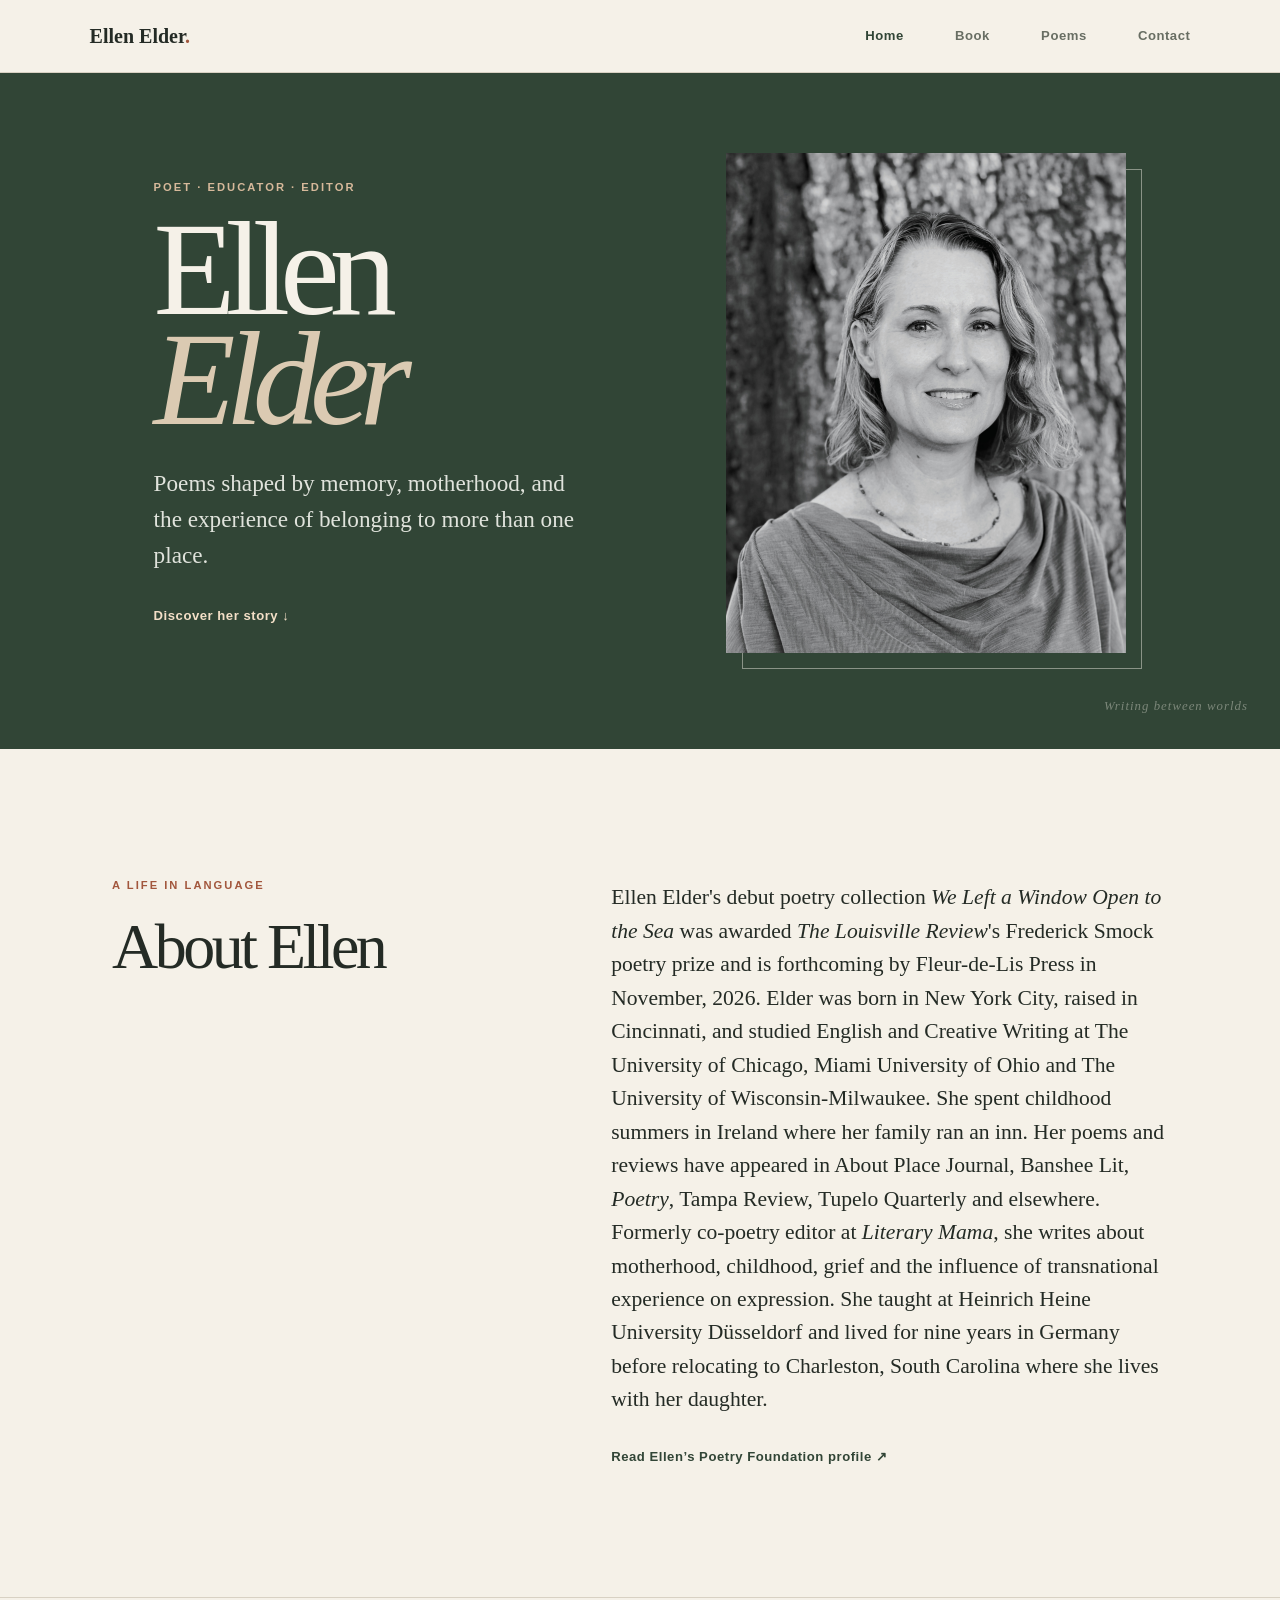
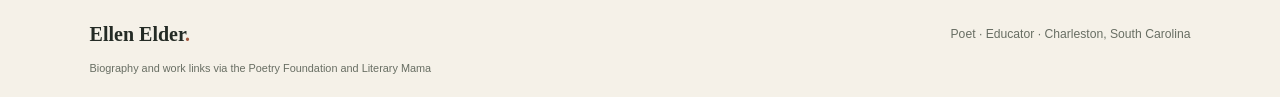
==== index.html @ 0e9eee62 "Bio and photo update" ====
<!doctype html>
<html lang="en">
  <head>
    <meta charset="utf-8">
    <meta name="viewport" content="width=device-width, initial-scale=1">
    <meta
      name="description"
      content="Meet Ellen Elder: poet, educator, and co-poetry editor at Literary Mama."
    >
    <meta name="theme-color" content="#f5f1e8">
    <title>Ellen Elder — Poet &amp; Educator</title>
    <link rel="stylesheet" href="styles.css">
  </head>
  <body>
    <a class="skip-link" href="#main">Skip to content</a>
    <header class="site-header">
      <a class="wordmark" href="index.html" aria-label="Ellen Elder, home">Ellen Elder<span>.</span></a>
      <nav aria-label="Main navigation">
        <a href="index.html" aria-current="page">Home</a>
        <a href="book.html">Book</a>
        <a href="poems.html">Poems</a>
        <a href="contact.html">Contact</a>
      </nav>
    </header>

    <main id="main">
      <section class="hero" id="home" aria-labelledby="hero-title">
        <div class="hero-copy">
          <p class="eyebrow">Poet · Educator · Editor</p>
          <h1 id="hero-title">Ellen<br><em>Elder</em></h1>
          <p class="hero-intro">
            Poems shaped by memory, motherhood, and the experience of belonging
            to more than one place.
          </p>
          <a class="text-link" href="#about">Discover her story <span aria-hidden="true">↓</span></a>
        </div>
        <figure class="portrait">
          <img
            src="ellen3.png"
            alt="Portrait of poet Ellen Elder"
            fetchpriority="high"
          >
        </figure>
        <div class="hero-note" aria-hidden="true">Writing between worlds</div>
      </section>

      <section class="about section-wrap" id="about" aria-labelledby="about-title">
        <div class="section-heading">
          <p class="eyebrow">A life in language</p>
          <h2 id="about-title">About Ellen</h2>
        </div>
        <div class="about-copy">
          <p class="lead">
            Ellen Elder&#39;s debut poetry collection <em>We Left a Window Open
            to the Sea</em> was awarded <em>The Louisville Review</em>&#39;s
            Frederick Smock poetry prize and is forthcoming by Fleur-de-Lis
            Press in November, 2026. Elder was born in New York City, raised in
            Cincinnati, and studied English and Creative Writing at The
            University of Chicago, Miami University of Ohio and The University
            of Wisconsin-Milwaukee. She spent childhood summers in Ireland
            where her family ran an inn. Her poems and reviews have appeared in
            About Place Journal, Banshee Lit, <em>Poetry</em>, Tampa Review,
            Tupelo Quarterly and elsewhere. Formerly co-poetry editor at
            <em>Literary Mama</em>, she writes about motherhood, childhood,
            grief and the influence of transnational experience on expression.
            She taught at Heinrich Heine University Düsseldorf and lived for
            nine years in Germany before relocating to Charleston, South
            Carolina where she lives with her daughter.
          </p>
          <a
            class="text-link"
            href="https://www.poetryfoundation.org/poets/ellen-elder"
            target="_blank"
            rel="noopener noreferrer"
          >Read Ellen’s Poetry Foundation profile <span aria-hidden="true">↗</span></a>
        </div>
      </section>

    </main>

    <footer class="site-footer">
      <a class="wordmark" href="index.html">Ellen Elder<span>.</span></a>
      <p>Poet · Educator · Charleston, South Carolina</p>
      <p class="credits">Biography and work links via the Poetry Foundation and Literary Mama</p>
    </footer>
  </body>
</html>
---- styles.css ----
:root {
  color-scheme: light;
  --paper: #f5f1e8;
  --paper-deep: #ebe4d7;
  --ink: #242b25;
  --muted: #686e63;
  --green: #314536;
  --line: #d8d1c3;
  --serif: "Iowan Old Style", "Palatino Linotype", "Book Antiqua", Georgia, serif;
  --sans: "Avenir Next", Avenir, "Segoe UI", sans-serif;
}

* {
  box-sizing: border-box;
}

html {
  scroll-behavior: smooth;
}

body {
  margin: 0;
  background: var(--paper);
  color: var(--ink);
  font-family: var(--sans);
  font-size: 1rem;
  line-height: 1.7;
  -webkit-font-smoothing: antialiased;
}

a {
  color: inherit;
}

a:focus-visible {
  outline: 2px solid #a2573d;
  outline-offset: 5px;
}

.skip-link {
  position: absolute;
  top: -4rem;
  left: 1rem;
  z-index: 2;
  padding: 0.5rem 0.8rem;
  background: var(--paper);
}

.skip-link:focus {
  top: 1rem;
}

.site-header,
.site-footer {
  display: flex;
  align-items: center;
  justify-content: space-between;
  padding: 1.2rem 7vw;
}

.site-header {
  border-bottom: 1px solid var(--line);
}

.wordmark {
  font-family: var(--serif);
  font-size: 1.25rem;
  font-weight: 700;
  text-decoration: none;
}

.wordmark span {
  color: #a2573d;
}

nav {
  display: flex;
  gap: clamp(1.25rem, 4vw, 3.5rem);
}

nav a,
.text-link {
  font-size: 0.82rem;
  font-weight: 600;
  letter-spacing: 0.04em;
  text-decoration: none;
}

nav a {
  color: var(--muted);
}

nav a[aria-current="page"] {
  color: var(--green);
}

nav a:hover,
.text-link:hover {
  color: #a2573d;
}

.hero {
  position: relative;
  display: grid;
  min-height: 38rem;
  grid-template-columns: 1.1fr 0.9fr;
  align-items: center;
  gap: 5vw;
  overflow: hidden;
  padding: 5rem 12vw 6rem;
  background: var(--green);
  color: var(--paper);
}

.hero-copy {
  position: relative;
  z-index: 1;
}

.eyebrow {
  margin: 0 0 1.15rem;
  color: #a2573d;
  font-size: 0.7rem;
  font-weight: 700;
  letter-spacing: 0.18em;
  line-height: 1.5;
  text-transform: uppercase;
}

.hero .eyebrow {
  color: #d7b99b;
}

h1,
h2,
.work-title {
  font-family: var(--serif);
  font-weight: 400;
}

h1 {
  margin: 0;
  font-size: clamp(5rem, 10.5vw, 9.4rem);
  letter-spacing: -0.075em;
  line-height: 0.82;
}

h1 em {
  color: #dbcab2;
  font-weight: 400;
}

.hero-intro {
  max-width: 27rem;
  margin: 2rem 0 1.65rem;
  color: #e0e3dc;
  font-family: var(--serif);
  font-size: clamp(1.15rem, 2vw, 1.45rem);
  line-height: 1.55;
}

.hero .text-link {
  color: #f3dfc7;
}

.portrait {
  position: relative;
  width: min(100%, 25rem);
  justify-self: end;
  margin: 0;
}

.portrait::before {
  position: absolute;
  inset: 1rem -1rem -1rem 1rem;
  border: 1px solid rgb(245 241 232 / 45%);
  content: "";
}

.portrait img {
  position: relative;
  display: block;
  width: 100%;
  aspect-ratio: 4 / 5;
  background: #d2c5b1;
  object-fit: cover;
  object-position: center 35%;
}

.portrait figcaption {
  position: relative;
  margin-top: 0.85rem;
  color: #e0e3dc;
  font-size: 0.7rem;
  letter-spacing: 0.08em;
}

.hero-note {
  position: absolute;
  right: 2rem;
  bottom: 2rem;
  color: rgb(245 241 232 / 38%);
  font-family: var(--serif);
  font-size: 0.8rem;
  font-style: italic;
  letter-spacing: 0.08em;
}

.section-wrap {
  width: min(100% - 3rem, 66rem);
  margin-inline: auto;
}

.about {
  display: grid;
  grid-template-columns: 0.8fr 1.2fr;
  gap: 10vw;
  padding-block: 8rem;
}

h2 {
  margin: 0;
  font-size: clamp(2.7rem, 5vw, 4.4rem);
  letter-spacing: -0.055em;
  line-height: 1.05;
}

.about-copy {
  max-width: 42rem;
}

.about-copy p {
  margin: 0 0 1.3rem;
  color: #50564e;
}

.about-copy .lead {
  margin-top: 0.25rem;
  color: var(--ink);
  font-family: var(--serif);
  font-size: 1.35rem;
  line-height: 1.55;
}

.bio-heading {
  margin: 1.8rem 0 0.45rem;
  color: var(--green);
  font-size: 0.72rem;
  font-weight: 700;
  letter-spacing: 0.1em;
  text-transform: uppercase;
}

.about-copy .text-link {
  display: inline-block;
  margin-top: 0.5rem;
  color: var(--green);
}

.work {
  padding-block: 6.5rem;
  background: var(--paper-deep);
}

.work-heading {
  display: flex;
  align-items: end;
  justify-content: space-between;
  gap: 2rem;
  padding-bottom: 2.5rem;
}

.work-heading > p {
  max-width: 16rem;
  margin: 0 0 0.55rem;
  color: var(--muted);
  font-family: var(--serif);
  font-size: 1.05rem;
}

.work-list {
  margin: 0 0 2rem;
  padding: 0;
  border-top: 1px solid #cfc6b7;
  list-style: none;
}

.work-list li {
  border-bottom: 1px solid #cfc6b7;
}

.work-list a {
  display: grid;
  grid-template-columns: 9rem 1fr 2rem;
  align-items: center;
  gap: 1rem;
  min-height: 6rem;
  padding-block: 1rem;
  text-decoration: none;
}

.work-type {
  color: var(--muted);
  font-size: 0.72rem;
  font-weight: 700;
  letter-spacing: 0.1em;
  text-transform: uppercase;
}

.work-title {
  font-size: clamp(1.25rem, 2.3vw, 1.8rem);
  line-height: 1.35;
}

.work-arrow {
  color: #a2573d;
  font-size: 1.1rem;
  text-align: right;
  transition: transform 160ms ease;
}

.work-list a:hover .work-arrow {
  transform: translate(3px, -3px);
}

.work > .section-wrap > .text-link {
  color: var(--green);
}

.elsewhere {
  padding-block: 7rem 7.5rem;
}

.source-links {
  display: grid;
  grid-template-columns: 1fr 1fr;
  gap: 1.5rem;
  margin-top: 2.3rem;
}

.source-links a {
  display: flex;
  align-items: center;
  justify-content: space-between;
  padding: 1.2rem 0;
  border-bottom: 1px solid var(--line);
  font-family: var(--serif);
  font-size: 1.3rem;
  text-decoration: none;
}

.source-links a span:last-child {
  color: #a2573d;
  font-family: var(--sans);
  font-size: 1rem;
}

.home-links {
  display: grid;
  grid-template-columns: repeat(3, 1fr);
  gap: 1.5rem;
  padding-block: 2rem 5rem;
}

.home-links a {
  position: relative;
  display: flex;
  min-height: 10rem;
  flex-direction: column;
  justify-content: center;
  padding: 1.5rem;
  border: 1px solid var(--line);
  text-decoration: none;
}

.home-links .eyebrow {
  margin-bottom: 0.5rem;
}

.home-link-title {
  max-width: 12rem;
  font-family: var(--serif);
  font-size: 1.5rem;
  line-height: 1.2;
}

.home-link-arrow {
  position: absolute;
  right: 1.5rem;
  bottom: 1.5rem;
  color: #a2573d;
}

.page-hero {
  padding: 7rem max(7vw, calc((100vw - 66rem) / 2)) 6rem;
  background: var(--green);
  color: var(--paper);
}

.page-hero .eyebrow {
  color: #d7b99b;
}

.page-hero h1 {
  font-size: clamp(4rem, 9vw, 7rem);
}

.page-hero h1 span {
  color: #dbcab2;
}

.page-intro {
  max-width: 38rem;
  margin: 1.5rem 0 0;
  color: #e0e3dc;
  font-family: var(--serif);
  font-size: clamp(1.2rem, 2vw, 1.5rem);
}

.book-details,
.blurbs {
  padding-block: 6rem;
}

.book-details h2 {
  max-width: 48rem;
}

.publisher {
  margin: 1rem 0 1.75rem;
  color: var(--muted);
  font-family: var(--serif);
  font-size: 1.2rem;
}

.book-details .text-link {
  color: var(--green);
}

.blurbs {
  border-top: 1px solid var(--line);
}

.blurbs > p:last-child {
  max-width: 40rem;
  color: var(--muted);
}

.poems-list {
  padding-block: 5rem 7rem;
}

.contact-layout {
  display: grid;
  grid-template-columns: minmax(14rem, 0.7fr) 1.3fr;
  align-items: center;
  gap: 5rem;
  padding-block: 5rem 7rem;
}

.contact-portrait {
  width: min(100%, 20rem);
  justify-self: center;
}

.contact-links {
  display: grid;
  align-content: center;
  gap: 0;
}

.contact-links a {
  display: flex;
  align-items: center;
  justify-content: space-between;
  gap: 1rem;
  padding: 1.5rem 0;
  border-bottom: 1px solid var(--line);
  text-decoration: none;
}

.contact-links a:first-child {
  border-top: 1px solid var(--line);
}

.contact-links .work-title {
  display: block;
  margin-top: 0.3rem;
}

@media (max-width: 760px) {
  .contact-layout {
    grid-template-columns: 1fr;
    gap: 3rem;
  }
}

@media (max-width: 520px) {
  .contact-layout {
    padding-block: 4rem 5rem;
  }
}

.visually-hidden {
  position: absolute;
  width: 1px;
  height: 1px;
  overflow: hidden;
  clip: rect(0, 0, 0, 0);
  white-space: nowrap;
  clip-path: inset(50%);
}

.site-footer {
  flex-wrap: wrap;
  gap: 0.5rem 2rem;
  border-top: 1px solid var(--line);
}

.site-footer p {
  margin: 0;
  color: var(--muted);
  font-size: 0.76rem;
}

.site-footer .credits {
  flex-basis: 100%;
  font-size: 0.68rem;
}

@media (max-width: 760px) {
  .site-header,
  .site-footer {
    padding-inline: 1.5rem;
  }

  .hero {
    min-height: 0;
    grid-template-columns: 1fr 0.72fr;
    gap: 1.5rem;
    padding: 5rem 8vw;
  }

  .portrait {
    width: 100%;
  }

  .about {
    grid-template-columns: 1fr;
    gap: 2rem;
    padding-block: 5.5rem;
  }

  .work {
    padding-block: 5rem;
  }

  .elsewhere {
    padding-block: 5rem;
  }

  .page-hero {
    padding: 5rem 8vw;
  }

  .home-links {
    grid-template-columns: 1fr;
    gap: 0.75rem;
    padding-block: 1rem 4rem;
  }

  .home-links a {
    min-height: 8rem;
  }
}

@media (max-width: 520px) {
  body {
    font-size: 0.94rem;
  }

  .site-header {
    padding-block: 1rem;
  }

  .wordmark {
    font-size: 1.1rem;
  }

  nav {
    flex-wrap: wrap;
    justify-content: flex-end;
    gap: 0.25rem 0.75rem;
    max-width: 15rem;
  }

  nav a {
    font-size: 0.72rem;
  }

  .hero {
    grid-template-columns: 1fr;
    gap: 2.7rem;
    padding: 4rem 1.5rem 4.8rem;
  }

  h1 {
    font-size: clamp(5rem, 22vw, 7rem);
  }

  .hero-intro {
    max-width: 23rem;
  }

  .portrait {
    width: min(75%, 20rem);
    justify-self: center;
  }

  .hero-note {
    right: 1rem;
    bottom: 1rem;
  }

  .section-wrap {
    width: calc(100% - 3rem);
  }

  .work-heading {
    display: block;
  }

  .work-heading > p {
    margin-top: 1rem;
  }

  .work-list a {
    grid-template-columns: 1fr 1.5rem;
    gap: 0.15rem 1rem;
  }

  .work-type {
    grid-column: 1;
  }

  .work-title {
    grid-column: 1;
  }

  .work-arrow {
    grid-column: 2;
    grid-row: 1 / span 2;
  }

  .source-links {
    grid-template-columns: 1fr;
    gap: 0;
  }

  .site-footer {
    align-items: flex-start;
    flex-direction: column;
    padding-block: 1.4rem;
  }
}

@media (prefers-reduced-motion: reduce) {
  *,
  *::before,
  *::after {
    scroll-behavior: auto !important;
    transition-duration: 0.01ms !important;
  }
}
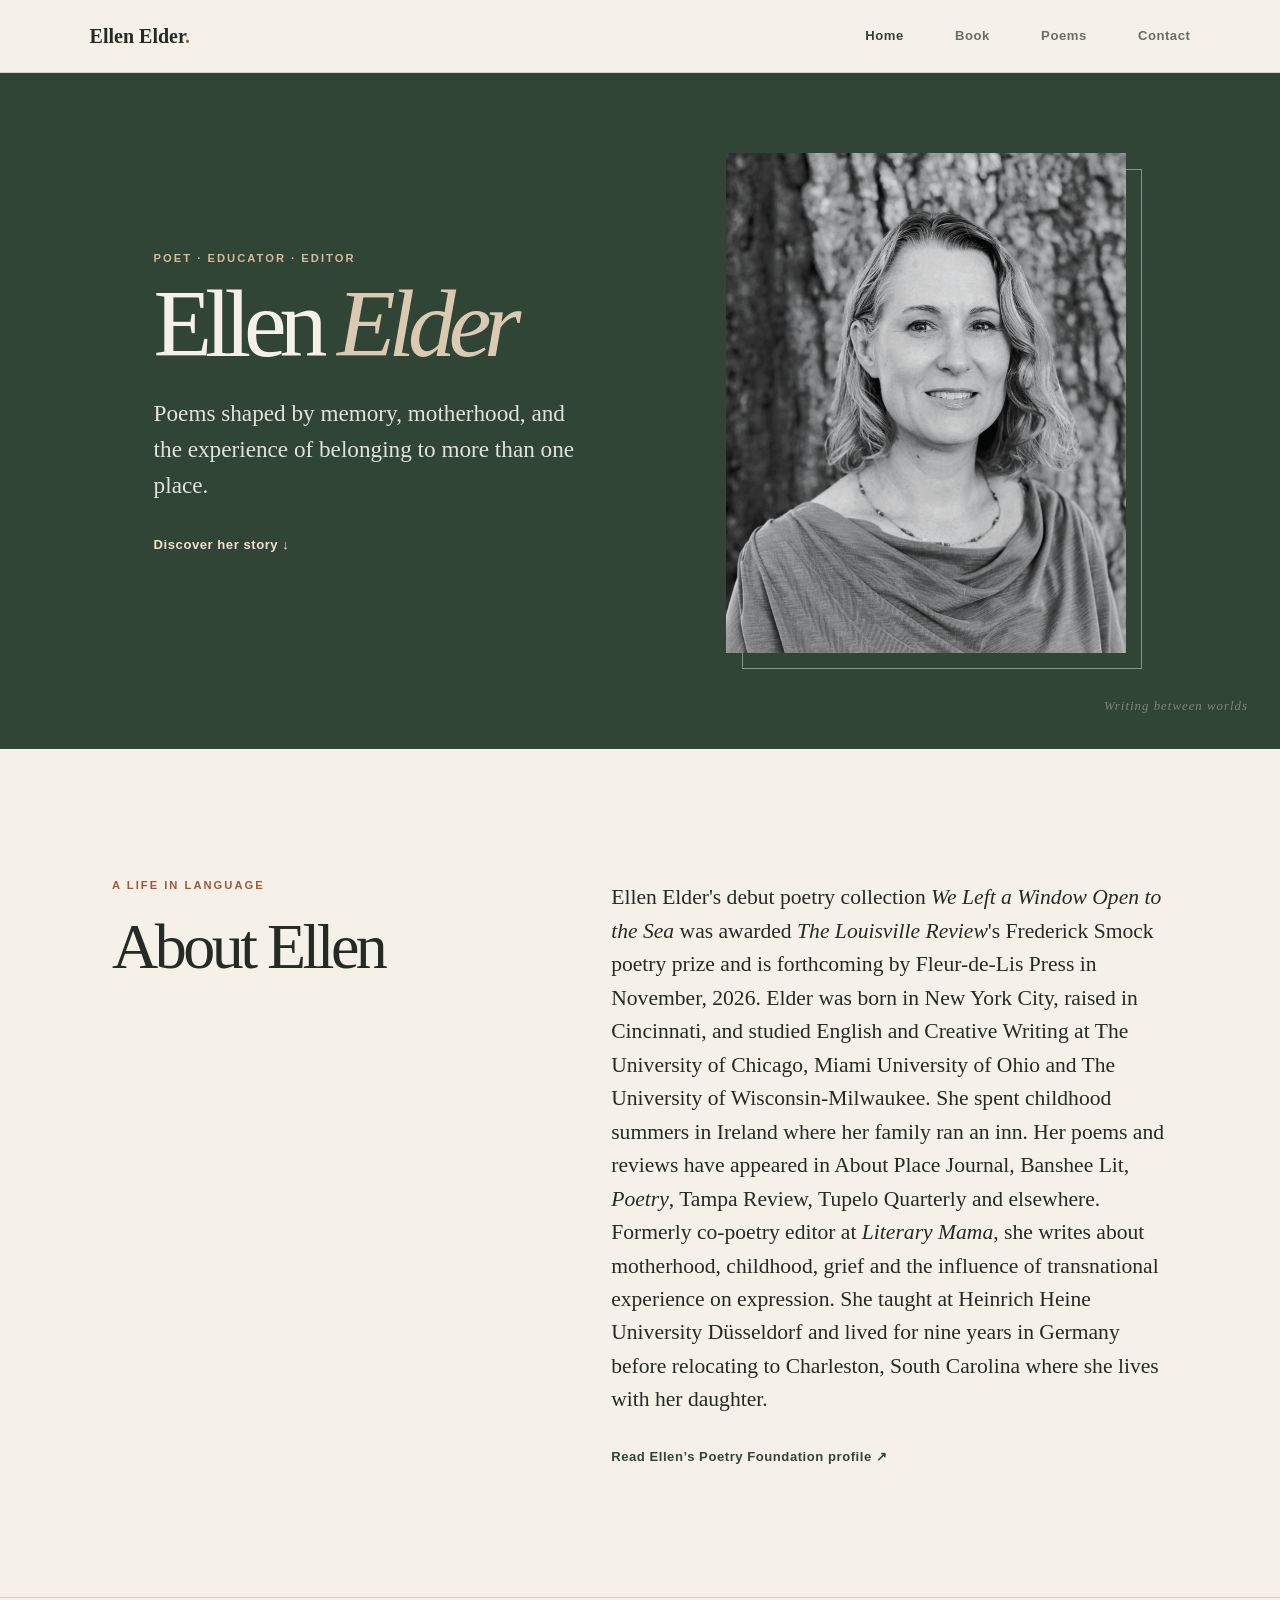
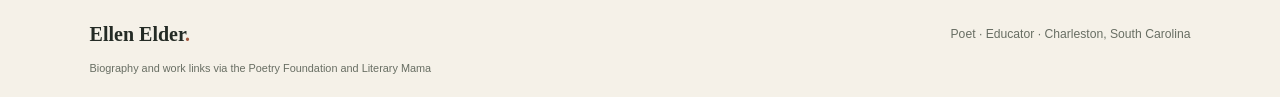
==== commit 7c6fe532: "Name on 1 line" ====
--- a/index.html
+++ b/index.html
@@ -27,7 +27,7 @@
       <section class="hero" id="home" aria-labelledby="hero-title">
         <div class="hero-copy">
           <p class="eyebrow">Poet · Educator · Editor</p>
-          <h1 id="hero-title">Ellen<br><em>Elder</em></h1>
+          <h1 id="hero-title">Ellen <em>Elder</em></h1>
           <p class="hero-intro">
             Poems shaped by memory, motherhood, and the experience of belonging
             to more than one place.
--- a/styles.css
+++ b/styles.css
@@ -145,6 +145,11 @@
   line-height: 0.82;
 }
 
+.hero h1 {
+  font-size: clamp(2.3rem, 7.5vw, 7.4rem);
+  white-space: nowrap;
+}
+
 h1 em {
   color: #dbcab2;
   font-weight: 400;
@@ -608,6 +613,10 @@
     font-size: clamp(5rem, 22vw, 7rem);
   }
 
+  .hero h1 {
+    font-size: clamp(2.7rem, 12vw, 4rem);
+  }
+
   .hero-intro {
     max-width: 23rem;
   }
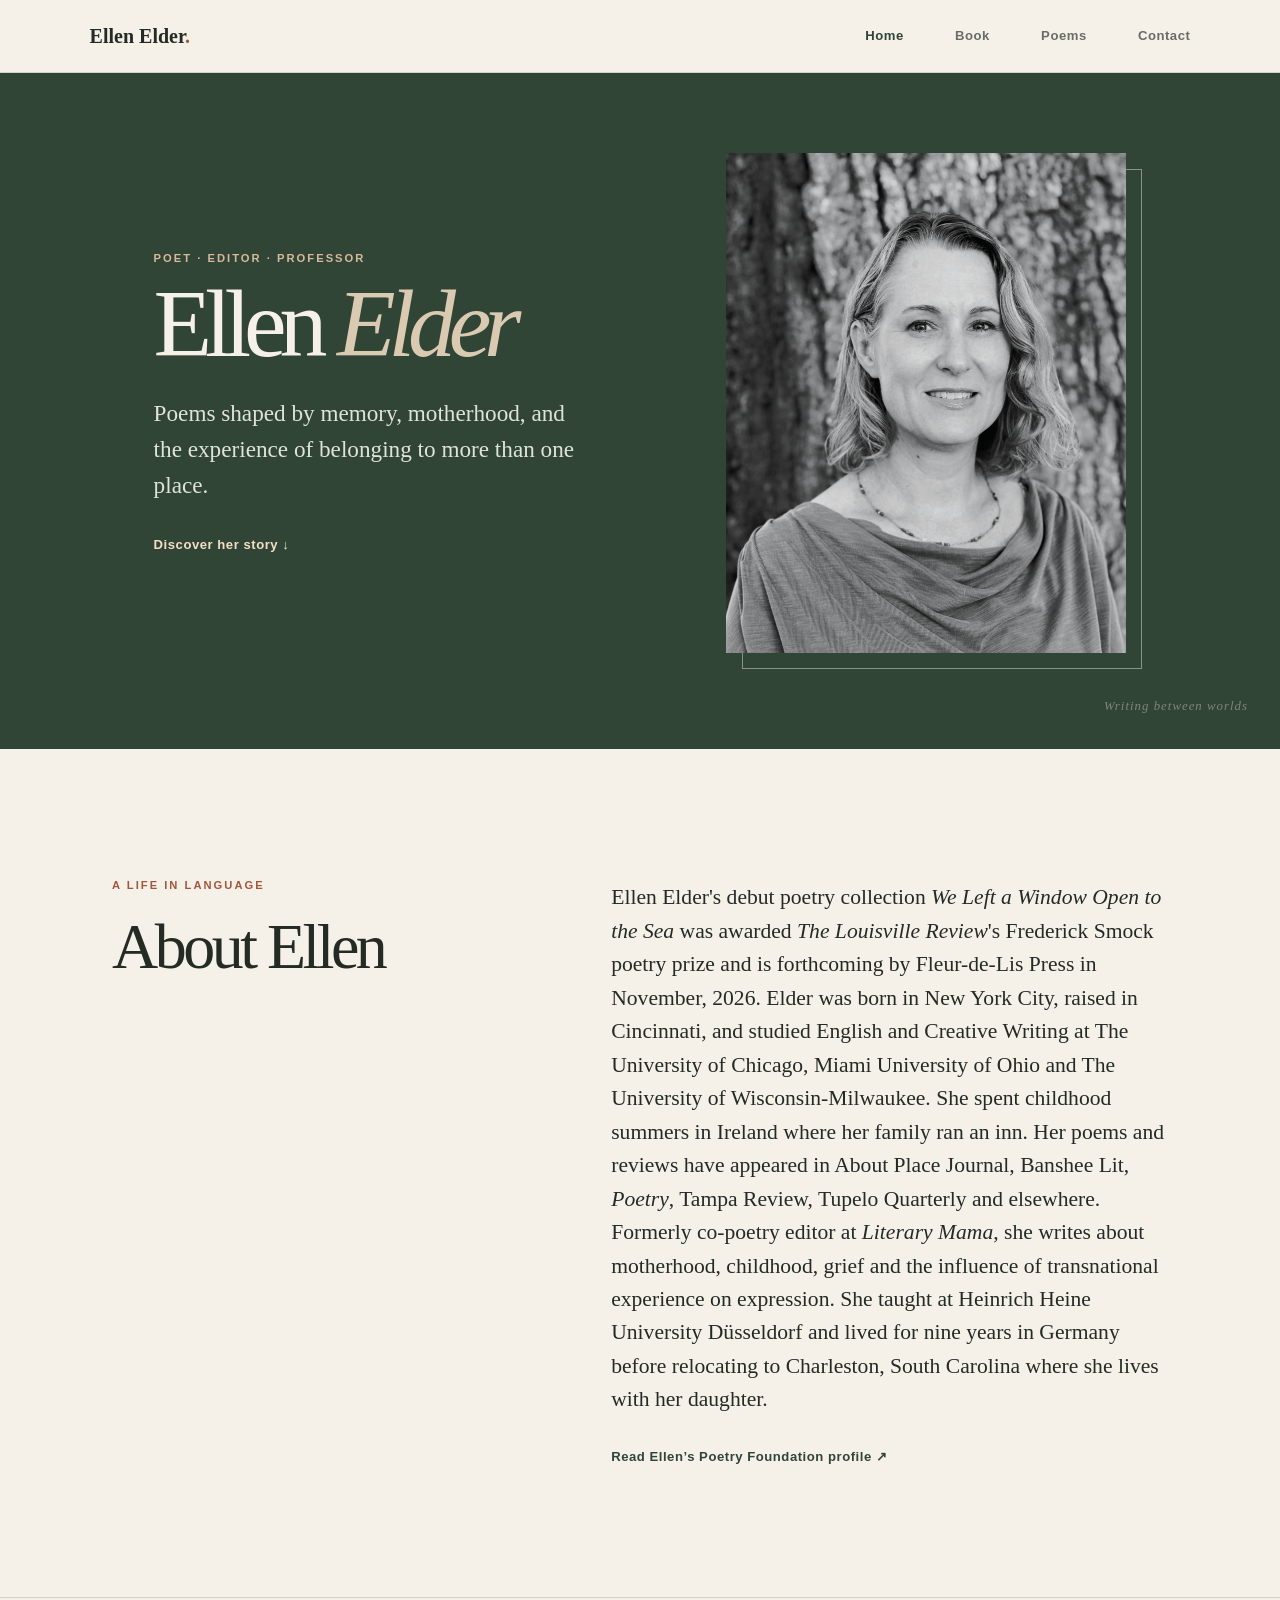
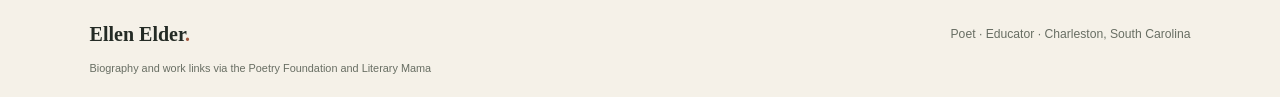
==== commit 674aa428: "professor" ====
--- a/index.html
+++ b/index.html
@@ -26,7 +26,7 @@
     <main id="main">
       <section class="hero" id="home" aria-labelledby="hero-title">
         <div class="hero-copy">
-          <p class="eyebrow">Poet · Educator · Editor</p>
+          <p class="eyebrow">Poet · Editor · Professor</p>
           <h1 id="hero-title">Ellen <em>Elder</em></h1>
           <p class="hero-intro">
             Poems shaped by memory, motherhood, and the experience of belonging
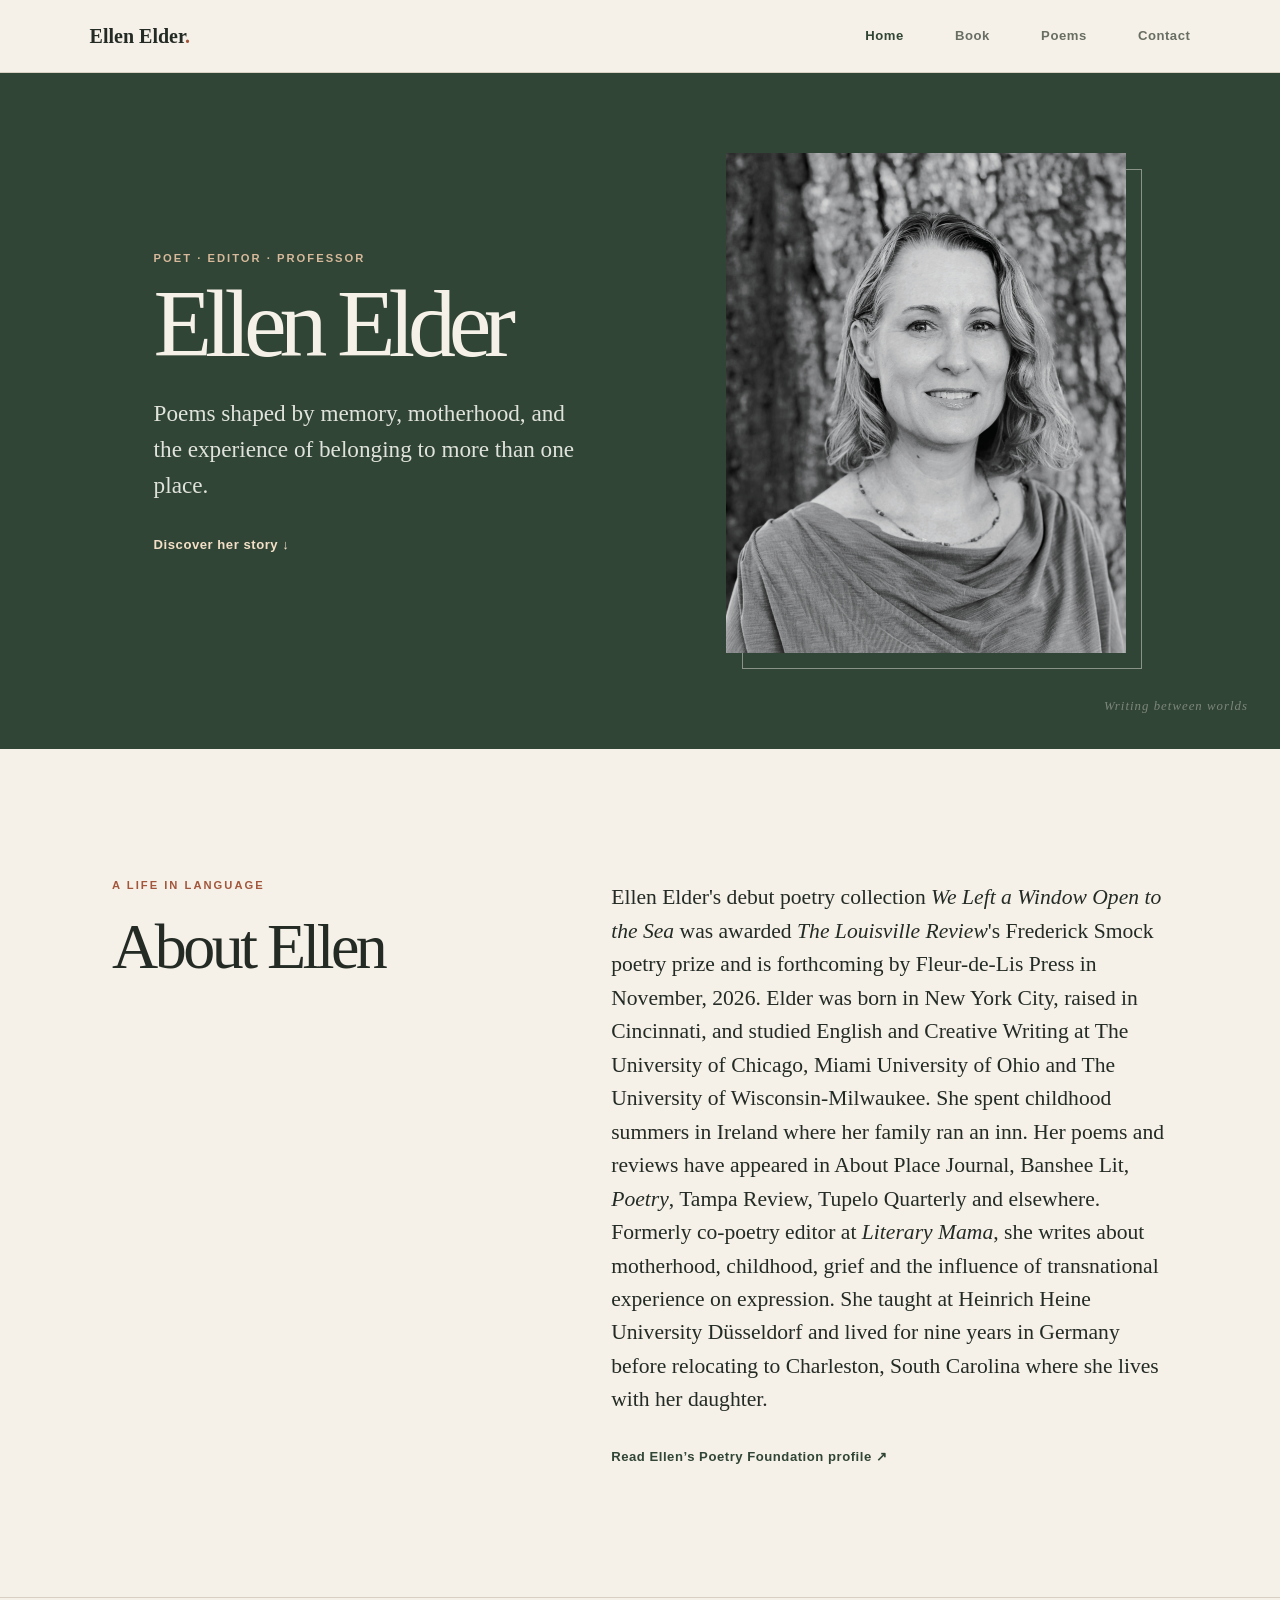
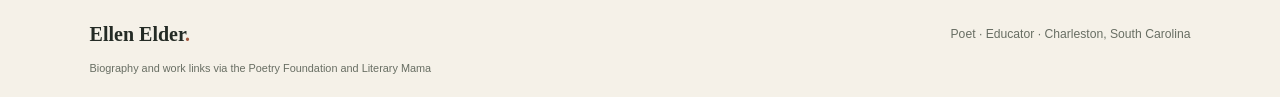
==== commit 33b23868: "italics" ====
--- a/index.html
+++ b/index.html
@@ -27,7 +27,7 @@
       <section class="hero" id="home" aria-labelledby="hero-title">
         <div class="hero-copy">
           <p class="eyebrow">Poet · Editor · Professor</p>
-          <h1 id="hero-title">Ellen <em>Elder</em></h1>
+          <h1 id="hero-title">Ellen Elder</h1>
           <p class="hero-intro">
             Poems shaped by memory, motherhood, and the experience of belonging
             to more than one place.
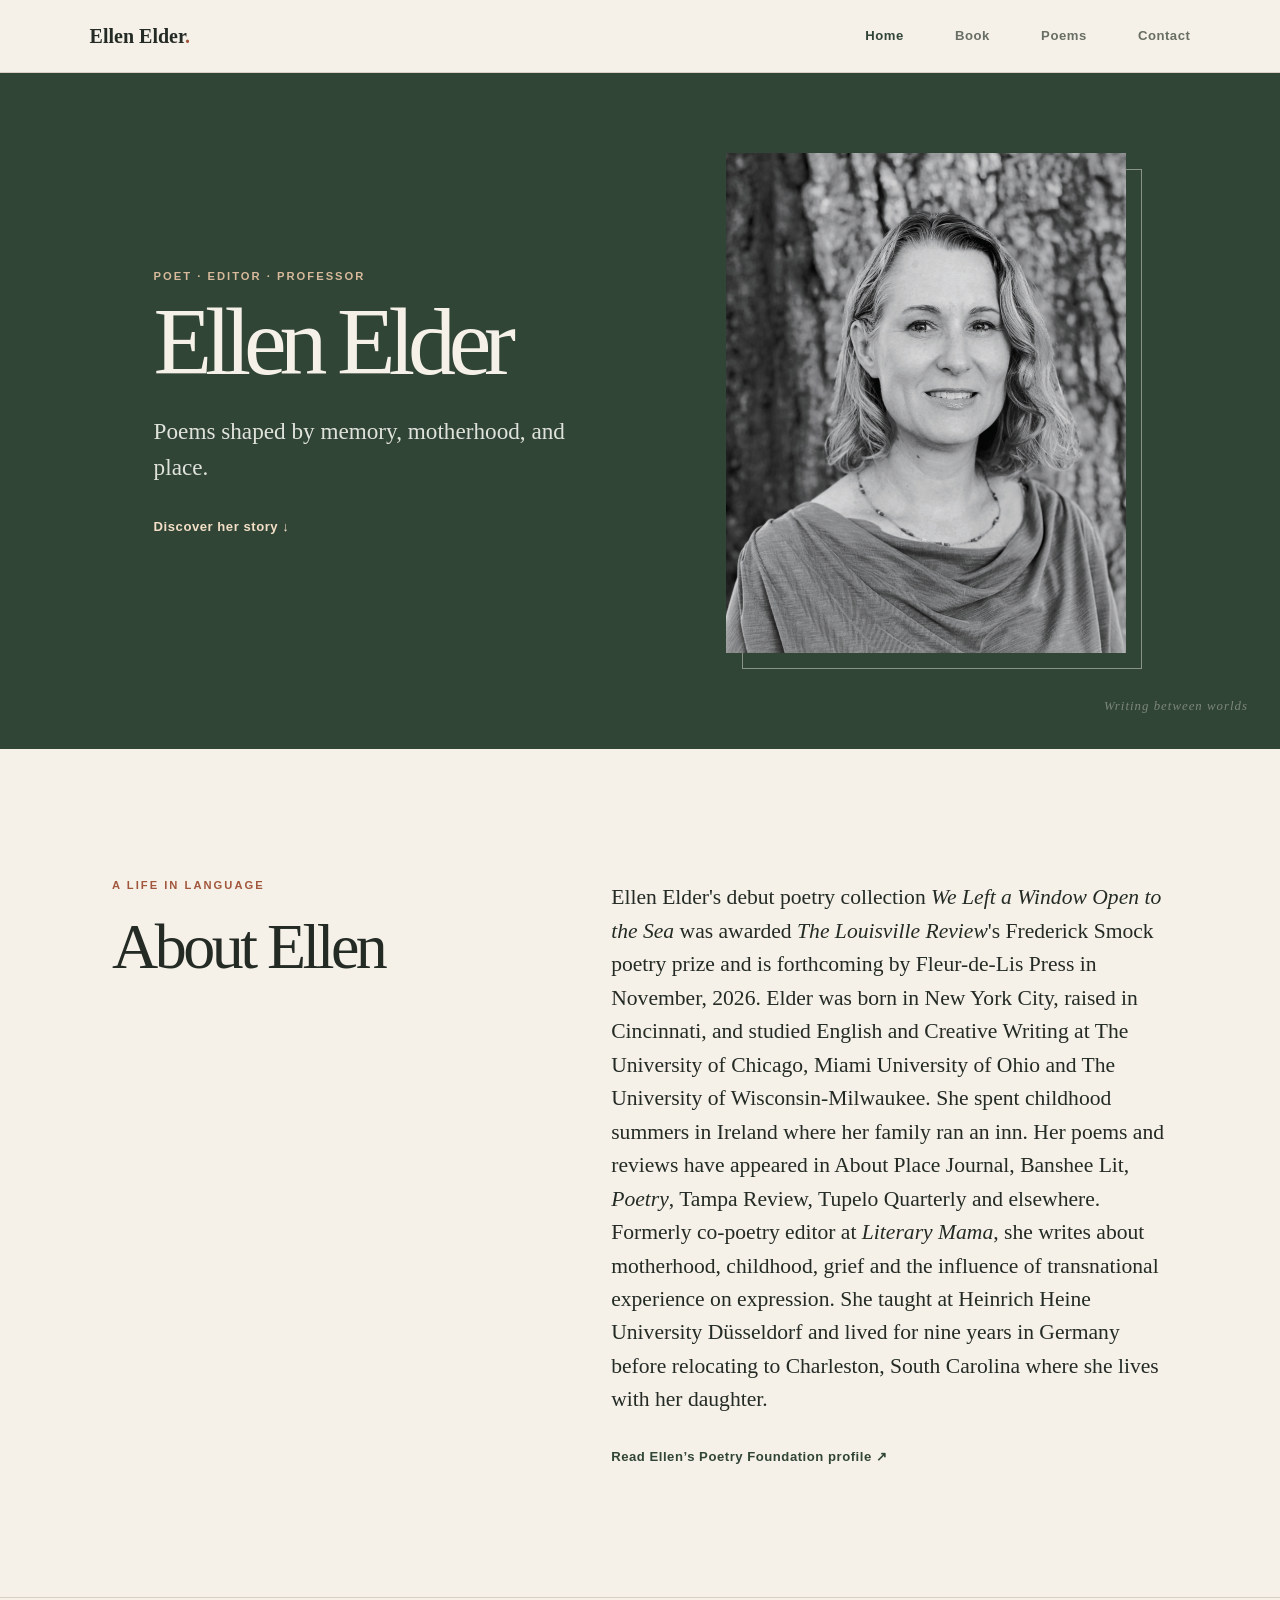
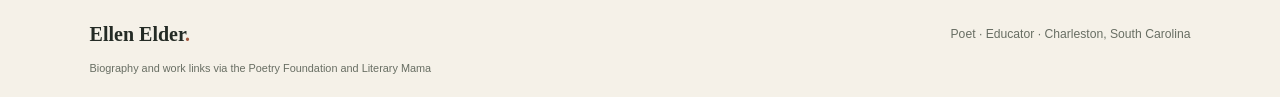
==== commit 179362e5: "tiny edit" ====
--- a/index.html
+++ b/index.html
@@ -29,8 +29,7 @@
           <p class="eyebrow">Poet · Editor · Professor</p>
           <h1 id="hero-title">Ellen Elder</h1>
           <p class="hero-intro">
-            Poems shaped by memory, motherhood, and the experience of belonging
-            to more than one place.
+            Poems shaped by memory, motherhood, and place.
           </p>
           <a class="text-link" href="#about">Discover her story <span aria-hidden="true">↓</span></a>
         </div>
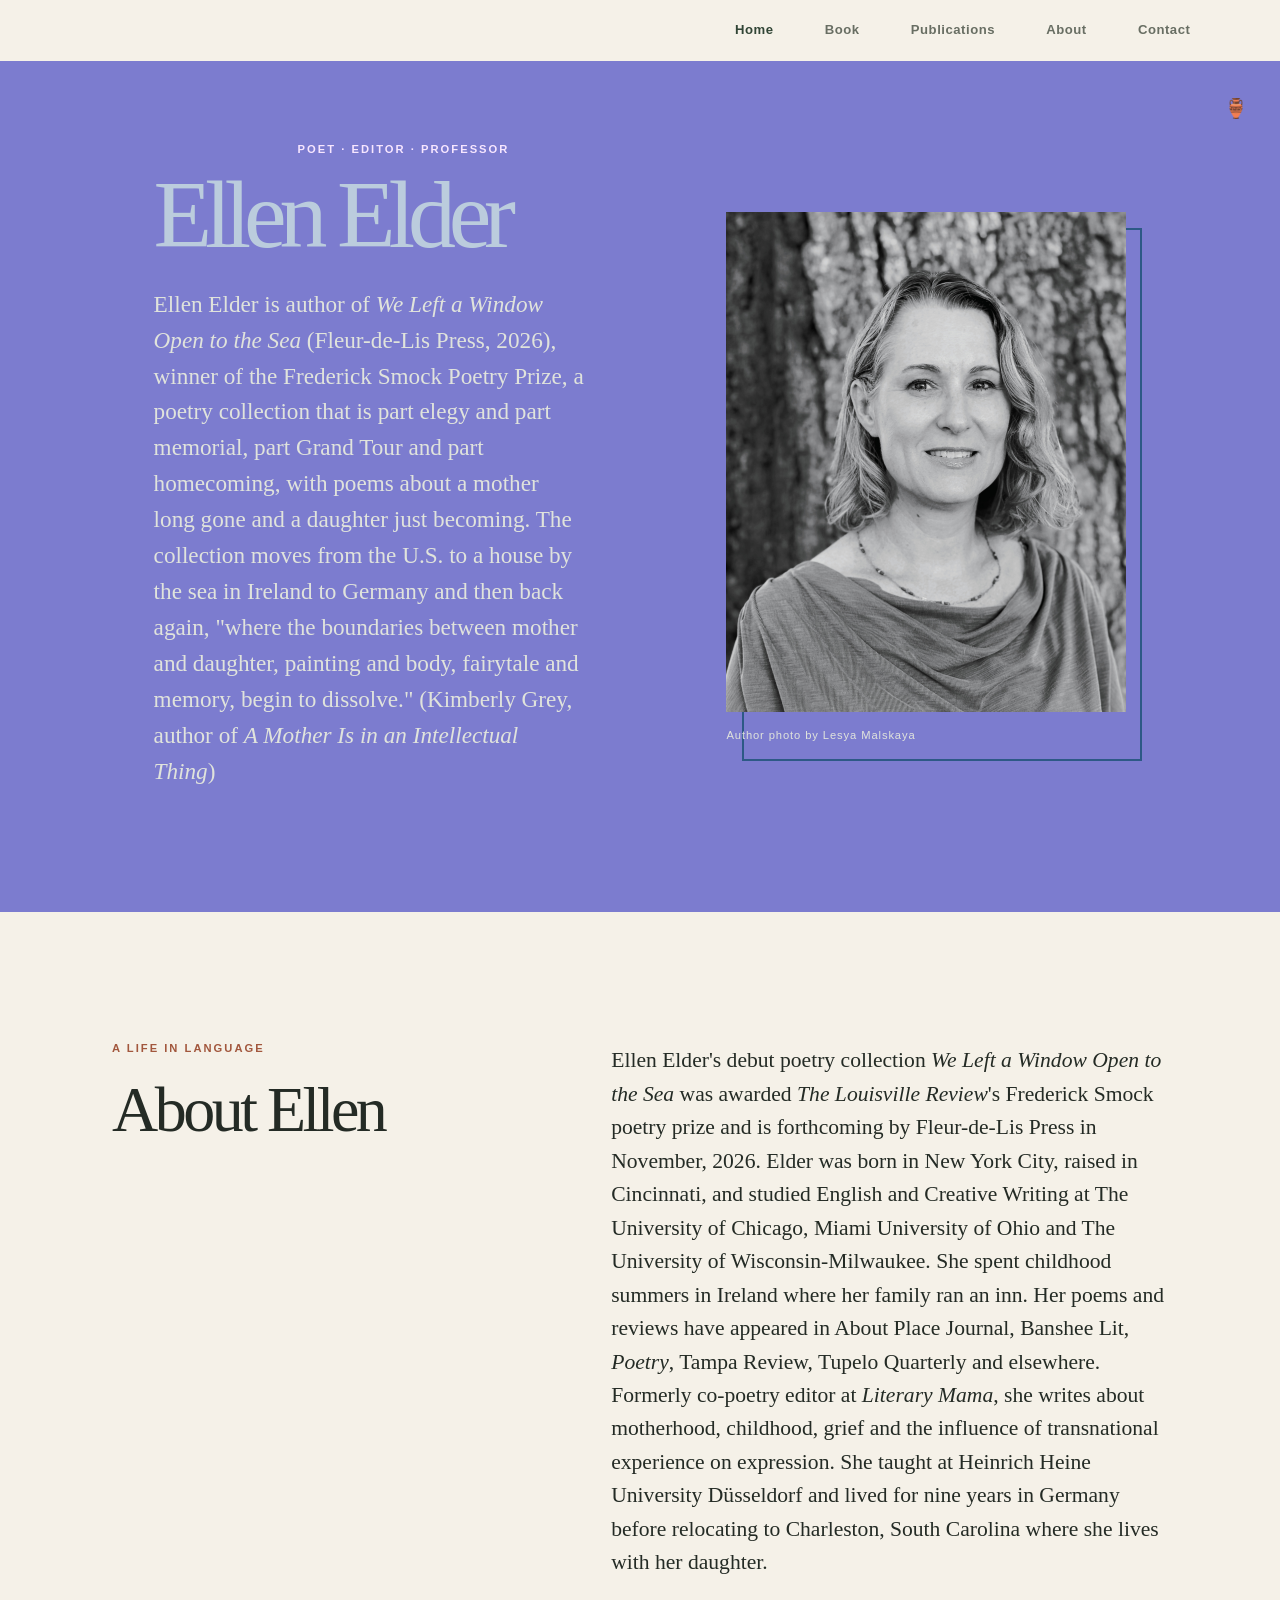
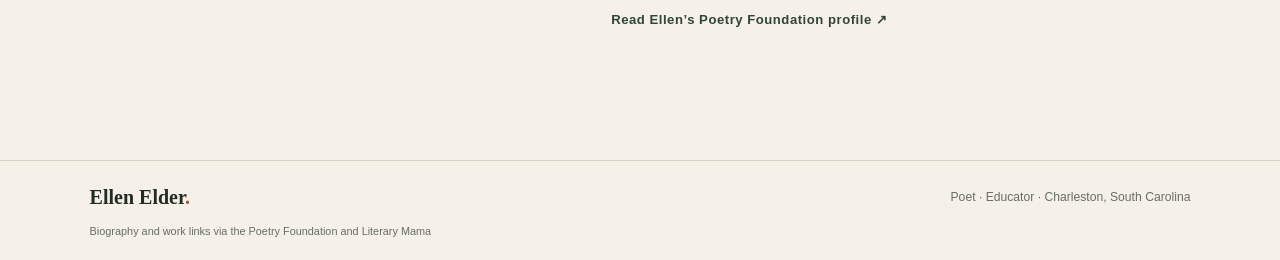
==== commit 9ad9c2df: "Redesign landing page hero section with new color scheme and layout - Change hero background to dark" ====
--- a/index.html
+++ b/index.html
@@ -14,24 +14,24 @@
   <body>
     <a class="skip-link" href="#main">Skip to content</a>
     <header class="site-header">
-      <a class="wordmark" href="index.html" aria-label="Ellen Elder, home">Ellen Elder<span>.</span></a>
-      <nav aria-label="Main navigation">
+      <nav aria-label="Main navigation" class="main-nav">
         <a href="index.html" aria-current="page">Home</a>
         <a href="book.html">Book</a>
-        <a href="poems.html">Poems</a>
+        <a href="poems.html">Publications</a>
+        <a href="contact.html">About</a>
         <a href="contact.html">Contact</a>
       </nav>
     </header>
 
     <main id="main">
       <section class="hero" id="home" aria-labelledby="hero-title">
+        <div class="hero-urn" aria-hidden="true">🏺</div>
         <div class="hero-copy">
           <p class="eyebrow">Poet · Editor · Professor</p>
           <h1 id="hero-title">Ellen Elder</h1>
           <p class="hero-intro">
-            Poems shaped by memory, motherhood, and place.
+            Ellen Elder is author of <em>We Left a Window Open to the Sea</em> (Fleur-de-Lis Press, 2026), winner of the Frederick Smock Poetry Prize, a poetry collection that is part elegy and part memorial, part Grand Tour and part homecoming, with poems about a mother long gone and a daughter just becoming. The collection moves from the U.S. to a house by the sea in Ireland to Germany and then back again, "where the boundaries between mother and daughter, painting and body, fairytale and memory, begin to dissolve." (Kimberly Grey, author of <em>A Mother Is in an Intellectual Thing</em>)
           </p>
-          <a class="text-link" href="#about">Discover her story <span aria-hidden="true">↓</span></a>
         </div>
         <figure class="portrait">
           <img
@@ -39,8 +39,8 @@
             alt="Portrait of poet Ellen Elder"
             fetchpriority="high"
           >
+          <figcaption>Author photo by Lesya Malskaya</figcaption>
         </figure>
-        <div class="hero-note" aria-hidden="true">Writing between worlds</div>
       </section>
 
       <section class="about section-wrap" id="about" aria-labelledby="about-title">
--- a/styles.css
+++ b/styles.css
@@ -6,8 +6,12 @@
   --muted: #686e63;
   --green: #314536;
   --line: #d8d1c3;
-  --serif: "Iowan Old Style", "Palatino Linotype", "Book Antiqua", Georgia, serif;
+  --serif: "Garamond", "Iowan Old Style", "Palatino Linotype", "Book Antiqua", Georgia, serif;
   --sans: "Avenir Next", Avenir, "Segoe UI", sans-serif;
+  --hero-bg: #7c7ccf;
+  --hero-accent: #2d5986;
+  --hero-text: #bbccdd;
+  --hero-super: #f7e6ff;
 }
 
 * {
@@ -59,7 +63,15 @@
 }
 
 .site-header {
-  border-bottom: 1px solid var(--line);
+  border-bottom: none;
+  background: transparent;
+}
+
+.main-nav {
+  display: flex;
+  justify-content: flex-end;
+  gap: clamp(1.25rem, 4vw, 3.5rem);
+  width: 100%;
 }
 
 .wordmark {
@@ -108,7 +120,7 @@
   gap: 5vw;
   overflow: hidden;
   padding: 5rem 12vw 6rem;
-  background: var(--green);
+  background: var(--hero-bg);
   color: var(--paper);
 }
 
@@ -128,7 +140,12 @@
 }
 
 .hero .eyebrow {
-  color: #d7b99b;
+  color: var(--hero-super);
+  display: flex;
+  justify-content: center;
+  align-items: center;
+  gap: 0.6rem;
+  margin: 0 0 1.15rem;
 }
 
 h1,
@@ -148,6 +165,7 @@
 .hero h1 {
   font-size: clamp(2.3rem, 7.5vw, 7.4rem);
   white-space: nowrap;
+  color: var(--hero-text);
 }
 
 h1 em {
@@ -178,7 +196,7 @@
 .portrait::before {
   position: absolute;
   inset: 1rem -1rem -1rem 1rem;
-  border: 1px solid rgb(245 241 232 / 45%);
+  border: 2px solid var(--hero-accent);
   content: "";
 }
 
@@ -209,6 +227,14 @@
   font-size: 0.8rem;
   font-style: italic;
   letter-spacing: 0.08em;
+}
+
+.hero-urn {
+  position: absolute;
+  top: 2rem;
+  right: 2rem;
+  font-size: 1.2rem;
+  opacity: 0.9;
 }
 
 .section-wrap {
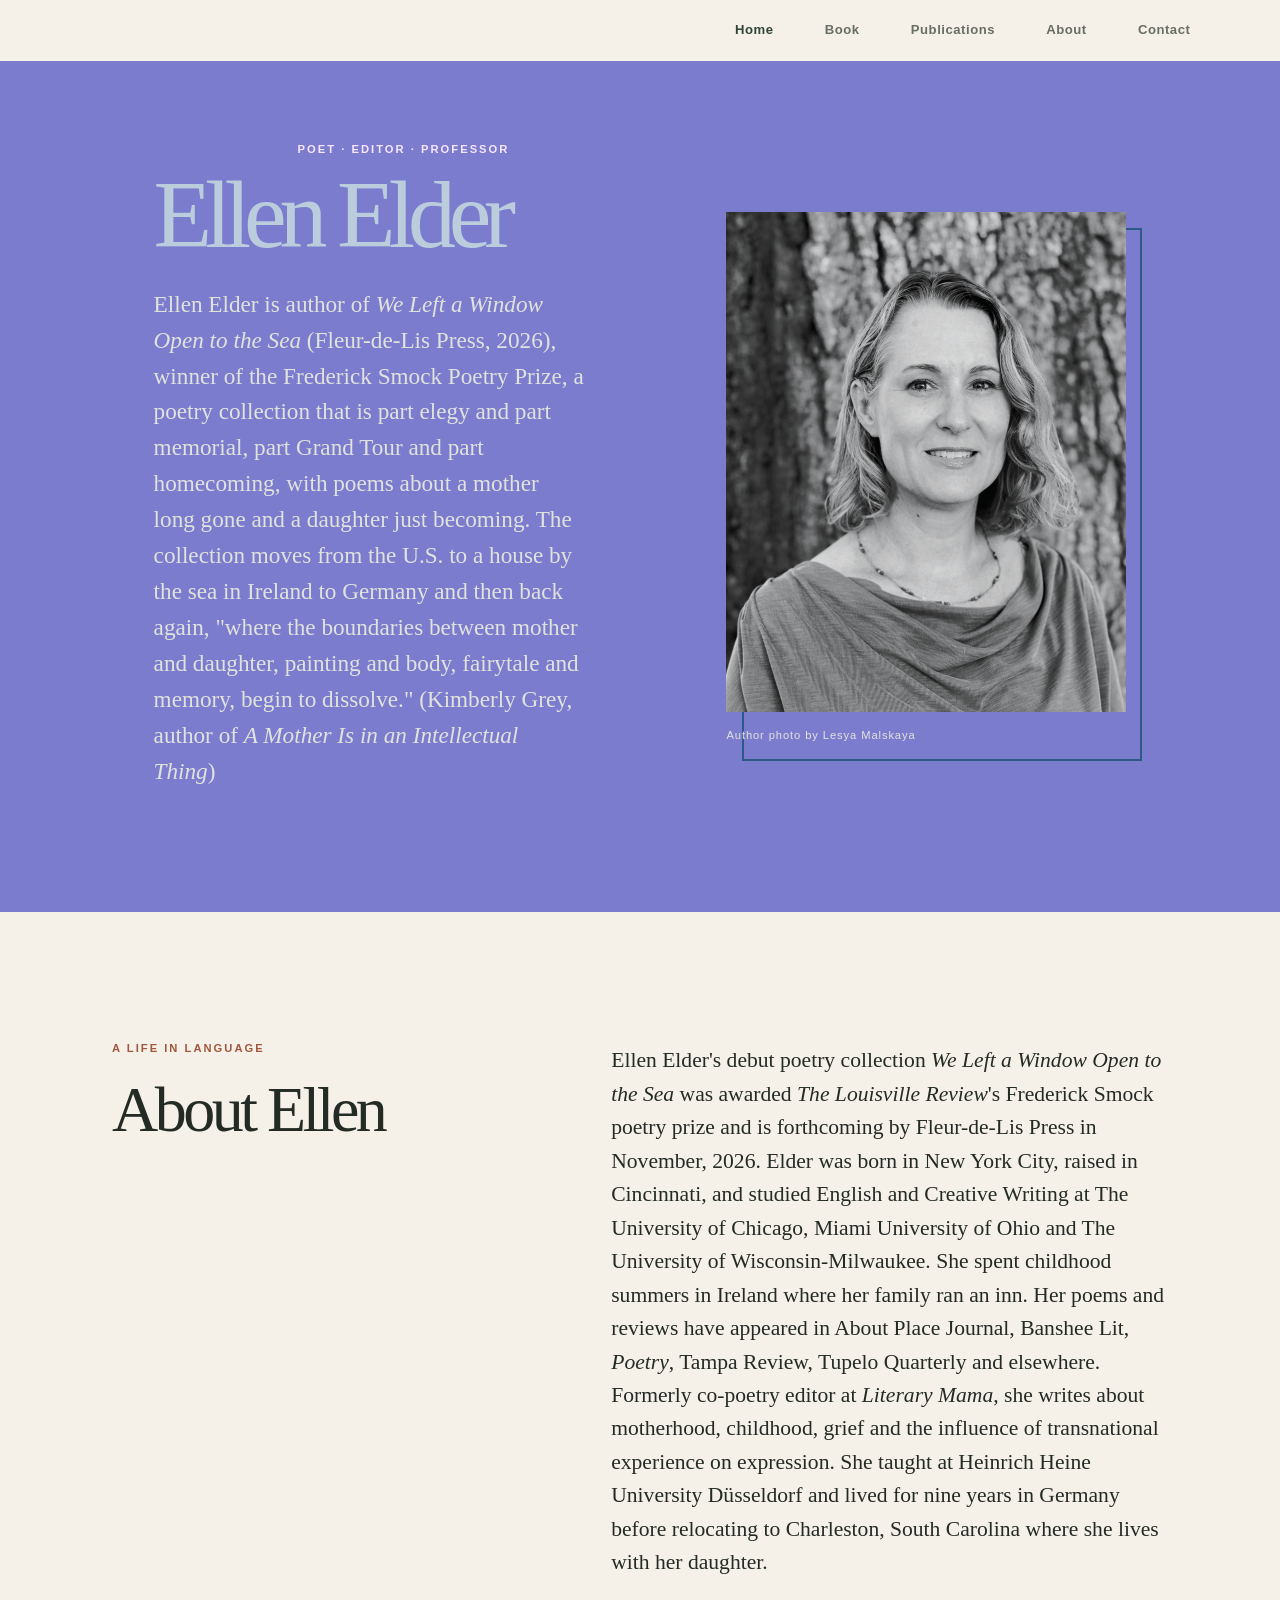
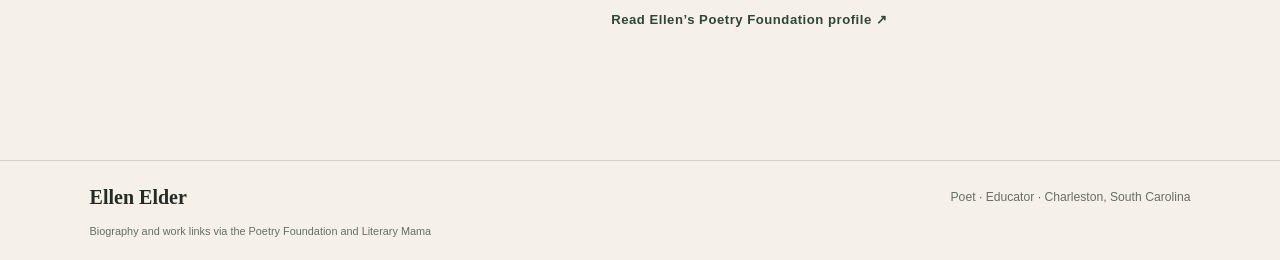
==== commit 6df40fac: "Remove periods" ====
--- a/index.html
+++ b/index.html
@@ -18,14 +18,13 @@
         <a href="index.html" aria-current="page">Home</a>
         <a href="book.html">Book</a>
         <a href="poems.html">Publications</a>
-        <a href="contact.html">About</a>
+        <a href="about.html">About</a>
         <a href="contact.html">Contact</a>
       </nav>
     </header>
 
     <main id="main">
       <section class="hero" id="home" aria-labelledby="hero-title">
-        <div class="hero-urn" aria-hidden="true">🏺</div>
         <div class="hero-copy">
           <p class="eyebrow">Poet · Editor · Professor</p>
           <h1 id="hero-title">Ellen Elder</h1>
@@ -78,7 +77,7 @@
     </main>
 
     <footer class="site-footer">
-      <a class="wordmark" href="index.html">Ellen Elder<span>.</span></a>
+      <a class="wordmark" href="index.html">Ellen Elder<span></span></a>
       <p>Poet · Educator · Charleston, South Carolina</p>
       <p class="credits">Biography and work links via the Poetry Foundation and Literary Mama</p>
     </footer>
--- a/styles.css
+++ b/styles.css
@@ -428,6 +428,502 @@
   color: var(--paper);
 }
 
+.page-hero.book-hero {
+  background: var(--hero-bg);
+  color: var(--paper);
+  display: grid;
+  grid-template-columns: 1.2fr 0.8fr;
+  align-items: flex-start;
+  gap: 5rem;
+  position: relative;
+  padding: 5rem 10vw;
+}
+
+.book-hero h1 {
+  color: var(--hero-text);
+  font-size: clamp(2.5rem, 7vw, 4rem);
+  margin-bottom: 1.5rem;
+}
+
+.book-hero .eyebrow {
+  color: var(--hero-super);
+  display: inline-block;
+  margin-bottom: 0.8rem;
+  text-transform: none;
+  letter-spacing: 0.05em;
+  font-size: 0.75rem;
+}
+
+.book-hero-copy {
+  position: relative;
+  z-index: 1;
+}
+
+.book-award {
+  color: #e0e3dc;
+  font-family: var(--serif);
+  font-size: 1.1rem;
+  line-height: 1.6;
+  margin-bottom: 2rem;
+}
+
+.book-award a {
+  color: #f3dfc7;
+}
+
+.book-blurbs-intro {
+  color: var(--hero-super);
+  font-size: 1rem;
+  margin-bottom: 1.5rem;
+  margin-top: 2rem;
+}
+
+.book-blurbs-list {
+  display: flex;
+  flex-direction: column;
+  gap: 1.8rem;
+}
+
+.blurb {
+  color: #e0e3dc;
+  font-family: var(--serif);
+  font-size: 0.95rem;
+  line-height: 1.6;
+}
+
+.blurb p {
+  margin: 0;
+}
+
+.blurb strong {
+  color: var(--hero-super);
+  display: block;
+  margin-bottom: 0.4rem;
+  font-weight: 600;
+}
+
+.book-images {
+  display: flex;
+  flex-direction: column;
+  gap: 2.5rem;
+  position: relative;
+}
+
+.book-cover {
+  position: relative;
+  margin: 0;
+  width: min(100%, 31.25rem);
+}
+
+.book-cover::before {
+  position: absolute;
+  inset: 1rem -1rem -1rem 1rem;
+  border: 2px solid var(--hero-accent);
+  content: "";
+  z-index: 0;
+}
+
+.book-cover img {
+  position: relative;
+  display: block;
+  width: 100%;
+  aspect-ratio: 4 / 5;
+  object-fit: cover;
+  object-position: center;
+  z-index: 1;
+  background: #d2c5b1;
+}
+
+.book-cover figcaption {
+  position: relative;
+  margin-top: 0.9rem;
+  color: #e0e3dc;
+  font-size: 0.75rem;
+  letter-spacing: 0.08em;
+  line-height: 1.5;
+}
+
+.sophies-sketch {
+  position: relative;
+  margin: 0;
+  width: min(100%, 28rem);
+  margin-left: auto;
+}
+
+.sophies-sketch::before {
+  position: absolute;
+  inset: 0.6rem -0.6rem -0.6rem 0.6rem;
+  border: 2px solid var(--hero-accent);
+  content: "";
+  z-index: 0;
+}
+
+.sophies-sketch img {
+  position: relative;
+  display: block;
+  width: 100%;
+  aspect-ratio: 1;
+  object-fit: cover;
+  object-position: center;
+  z-index: 1;
+  background: #d2c5b1;
+}
+
+.sophies-sketch figcaption {
+  position: relative;
+  margin-top: 0.75rem;
+  color: #e0e3dc;
+  font-size: 0.7rem;
+  letter-spacing: 0.08em;
+  line-height: 1.4;
+}
+
+.page-hero.pubs-hero {
+  background: var(--hero-bg);
+  color: var(--paper);
+  display: grid;
+  grid-template-columns: 1.2fr 0.8fr;
+  align-items: flex-start;
+  gap: 5rem;
+  position: relative;
+  padding: 5rem 10vw;
+}
+
+.pubs-hero h1 {
+  color: var(--hero-text);
+  font-size: clamp(2.5rem, 7vw, 4rem);
+  margin-bottom: 1.5rem;
+}
+
+.pubs-hero .eyebrow {
+  color: var(--hero-super);
+  display: inline-block;
+  margin-bottom: 0.8rem;
+  text-transform: none;
+  letter-spacing: 0.05em;
+  font-size: 0.75rem;
+}
+
+.pubs-hero-copy {
+  position: relative;
+  z-index: 1;
+}
+
+.pubs-list {
+  display: flex;
+  flex-direction: column;
+  gap: 1.6rem;
+  margin-top: 1rem;
+}
+
+.pub-item {
+  display: flex;
+  flex-wrap: wrap;
+  gap: 0.4rem;
+  color: #e0e3dc;
+  font-family: var(--serif);
+  font-size: 0.95rem;
+  line-height: 1.5;
+}
+
+.pub-title {
+  flex-basis: 100%;
+  color: #e0e3dc;
+  font-style: italic;
+}
+
+.pub-venue {
+  flex-basis: 100%;
+  color: #d4d8d0;
+}
+
+.pub-venue a {
+  color: #f3dfc7;
+  text-decoration: none;
+}
+
+.pub-venue a:hover {
+  text-decoration: underline;
+}
+
+.pub-type {
+  color: var(--hero-super);
+  font-size: 0.85rem;
+  font-style: normal;
+}
+
+.pubs-images {
+  display: flex;
+  flex-direction: column;
+  gap: 2.5rem;
+  position: relative;
+}
+
+.sophies-photo {
+  position: relative;
+  margin: 0;
+  width: min(100%, 28rem);
+  margin-left: auto;
+}
+
+.sophies-photo::before {
+  position: absolute;
+  inset: 1rem -1rem -1rem 1rem;
+  border: 2px solid var(--hero-accent);
+  content: "";
+  z-index: 0;
+}
+
+.sophies-photo img {
+  position: relative;
+  display: block;
+  width: 100%;
+  aspect-ratio: 4 / 5;
+  object-fit: cover;
+  object-position: center;
+  z-index: 1;
+  background: #d2c5b1;
+}
+
+.sophies-photo figcaption {
+  position: relative;
+  margin-top: 0.9rem;
+  color: #e0e3dc;
+  font-size: 0.75rem;
+  letter-spacing: 0.08em;
+  line-height: 1.5;
+}
+
+.ellens-photo {
+  position: relative;
+  margin: 0;
+  width: min(100%, 24rem);
+}
+
+.ellens-photo::before {
+  position: absolute;
+  inset: 1rem -1rem -1rem 1rem;
+  border: 2px solid var(--hero-accent);
+  content: "";
+  z-index: 0;
+}
+
+.ellens-photo img {
+  position: relative;
+  display: block;
+  width: 100%;
+  aspect-ratio: 4 / 5;
+  object-fit: cover;
+  object-position: center;
+  z-index: 1;
+  background: #d2c5b1;
+}
+
+.ellens-photo figcaption {
+  position: relative;
+  margin-top: 0.9rem;
+  color: #e0e3dc;
+  font-size: 0.75rem;
+  letter-spacing: 0.08em;
+  line-height: 1.5;
+}
+
+.page-hero.about-hero {
+  background: var(--hero-bg);
+  color: var(--paper);
+  display: grid;
+  grid-template-columns: 1.2fr 0.8fr;
+  align-items: flex-start;
+  gap: 5rem;
+  position: relative;
+  padding: 5rem 10vw;
+}
+
+.about-page-hero {
+  background: var(--hero-bg);
+  color: var(--paper);
+  display: grid;
+  grid-template-columns: 1.2fr 0.8fr;
+  align-items: flex-start;
+  gap: 5rem;
+  position: relative;
+  padding: 5rem 10vw;
+}
+
+.about-page-hero h1 {
+  color: var(--hero-text);
+  font-size: 25px;
+  margin: 0 0 2rem;
+  font-weight: 400;
+  letter-spacing: -0.02em;
+}
+
+.about-page-copy {
+  position: relative;
+  z-index: 1;
+}
+
+.about-page-photo {
+  margin: 0;
+  width: min(100%, 28rem);
+  margin-left: auto;
+}
+
+.about-page-photo::before {
+  position: absolute;
+  inset: 1rem -1rem -1rem 1rem;
+  border: 2px solid var(--hero-accent);
+  content: "";
+  z-index: 0;
+}
+
+.about-page-photo img {
+  position: relative;
+  display: block;
+  width: 100%;
+  aspect-ratio: auto;
+  object-fit: contain;
+  object-position: center;
+  z-index: 1;
+  background: #d2c5b1;
+}
+
+.about-page-photo figcaption {
+  position: relative;
+  margin-top: 0.9rem;
+  color: #e0e3dc;
+  font-size: 0.75rem;
+  letter-spacing: 0.08em;
+  line-height: 1.5;
+}
+
+.about-hero h1 {
+  color: var(--hero-text);
+  font-size: clamp(2.5rem, 7vw, 4rem);
+  margin-bottom: 1.5rem;
+}
+
+.about-hero .eyebrow {
+  color: var(--hero-super);
+  display: inline-block;
+  margin-bottom: 0.8rem;
+  text-transform: none;
+  letter-spacing: 0.05em;
+  font-size: 0.75rem;
+}
+
+.about-hero-copy {
+  position: relative;
+  z-index: 1;
+}
+
+.bio-section {
+  margin-bottom: 2.5rem;
+}
+
+.bio-heading {
+  color: var(--hero-super);
+  font-family: var(--serif);
+  font-size: 0.95rem;
+  font-weight: 400;
+  letter-spacing: 0.08em;
+  margin-bottom: 1rem;
+  text-transform: none;
+}
+
+.bio-text {
+  color: #e0e3dc;
+  font-family: var(--serif);
+  font-size: 0.95rem;
+  line-height: 1.65;
+  margin: 0;
+}
+
+.word-count {
+  color: #d4d8d0;
+  font-size: 0.85rem;
+  font-style: italic;
+}
+
+.vienna-photo {
+  position: relative;
+  margin: 0;
+  width: min(100%, 28rem);
+  margin-left: auto;
+}
+
+.vienna-photo::before {
+  position: absolute;
+  inset: 1rem -1rem -1rem 1rem;
+  border: 2px solid var(--hero-accent);
+  content: "";
+  z-index: 0;
+}
+
+.vienna-photo img {
+  position: relative;
+  display: block;
+  width: 100%;
+  aspect-ratio: auto;
+  object-fit: contain;
+  object-position: center;
+  z-index: 1;
+  background: #d2c5b1;
+}
+
+.vienna-photo figcaption {
+  position: relative;
+  margin-top: 0.9rem;
+  color: #e0e3dc;
+  font-size: 0.75rem;
+  letter-spacing: 0.08em;
+  line-height: 1.5;
+}
+
+.family-photos {
+  padding-block: 5rem;
+  background: var(--paper);
+}
+
+.photos-grid {
+  display: grid;
+  grid-template-columns: repeat(2, 1fr);
+  gap: 3rem 2rem;
+  margin-top: 2rem;
+}
+
+.family-photo {
+  margin: 0;
+  opacity: 0.75;
+}
+
+.family-photo img {
+  display: block;
+  width: 100%;
+  aspect-ratio: 4 / 5;
+  object-fit: cover;
+  object-position: center;
+  background: #e8e3d8;
+}
+
+.family-photo:nth-child(odd) {
+  transform: translateY(0);
+}
+
+.family-photo:nth-child(even) {
+  transform: translateY(2rem);
+}
+
+.family-photo figcaption {
+  margin-top: 0.75rem;
+  color: #686e63;
+  font-family: var(--serif);
+  font-size: 0.75rem;
+  line-height: 1.4;
+  text-align: center;
+  letter-spacing: 0.05em;
+}
+
 .page-hero .eyebrow {
   color: #d7b99b;
 }
@@ -447,6 +943,242 @@
   font-family: var(--serif);
   font-size: clamp(1.2rem, 2vw, 1.5rem);
 }
+
+.contact-hero {
+  position: relative;
+  padding: 5rem 10vw;
+  background: var(--hero-bg);
+  color: var(--paper);
+  display: grid;
+  grid-template-columns: 1.2fr 0.8fr;
+  align-items: flex-start;
+  gap: 5rem;
+  overflow: hidden;
+}
+
+.hero-urn-contact {
+  position: absolute;
+  top: 2rem;
+  right: 2rem;
+  font-size: 1.2rem;
+  opacity: 0.9;
+}
+
+.contact-hero-layout {
+  display: contents;
+}
+
+.contact-left {
+  position: relative;
+  z-index: 1;
+}
+
+.contact-left h1 {
+  font-family: var(--serif);
+  font-size: 25px;
+  font-weight: 400;
+  margin: 0;
+  color: var(--hero-text);
+  letter-spacing: -0.02em;
+}
+
+.contact-photo {
+  margin: 0;
+  position: relative;
+  width: min(100%, 28rem);
+  margin-left: auto;
+}
+
+.contact-photo::before {
+  position: absolute;
+  inset: 1rem -1rem -1rem 1rem;
+  border: 2px solid var(--hero-accent);
+  content: "";
+  z-index: 0;
+}
+
+.contact-photo img {
+  position: relative;
+  display: block;
+  width: 100%;
+  aspect-ratio: 4 / 5;
+  object-fit: cover;
+  object-position: center;
+  z-index: 1;
+  background: #d2c5b1;
+}
+
+.contact-photo figcaption {
+  position: relative;
+  margin-top: 0.9rem;
+  color: #e0e3dc;
+  font-size: 0.75rem;
+  letter-spacing: 0.08em;
+  line-height: 1.5;
+}
+
+.contact-content {
+  padding-block: 5rem 7rem;
+  background: var(--hero-bg);
+  color: var(--paper);
+  width: 100%;
+}
+
+.contact-block {
+  max-width: 50rem;
+  margin: 0 auto;
+  width: min(100% - 3rem, 66rem);
+  margin-left: auto;
+  margin-right: auto;
+}
+
+.contact-form {
+  margin-bottom: 4rem;
+  padding-bottom: 3rem;
+  border-bottom: 1px solid rgba(221, 203, 177, 0.3);
+}
+
+.form-group {
+  display: flex;
+  flex-direction: column;
+  margin-bottom: 1.5rem;
+}
+
+.form-group label {
+  font-weight: 600;
+  margin-bottom: 0.5rem;
+  font-size: 0.95rem;
+  color: var(--paper);
+}
+
+.form-group input,
+.form-group textarea {
+  padding: 0.75rem 1rem;
+  border: 1px solid rgba(221, 203, 177, 0.4);
+  border-radius: 4px;
+  font-family: inherit;
+  font-size: 1rem;
+  color: var(--ink);
+  background: var(--paper);
+}
+
+.form-group textarea {
+  resize: vertical;
+  min-height: 150px;
+  font-family: var(--sans);
+}
+
+.submit-btn {
+  display: inline-block;
+  padding: 0.9rem 2rem;
+  background: var(--green);
+  color: var(--paper);
+  border: none;
+  border-radius: 4px;
+  font-weight: 600;
+  font-size: 0.95rem;
+  cursor: pointer;
+  letter-spacing: 0.04em;
+  transition: background 160ms ease;
+}
+
+.submit-btn:hover {
+  background: #2d4a2f;
+}
+
+.contact-links {
+  display: flex;
+  flex-direction: column;
+  align-items: center;
+  gap: 1.5rem;
+  text-align: center;
+}
+
+.contact-links p {
+  margin: 0;
+  font-family: var(--serif);
+  font-size: 1.15rem;
+  line-height: 1.6;
+}
+
+.contact-links a {
+  color: var(--paper);
+  font-weight: 600;
+  text-decoration: none;
+}
+
+.contact-links a:hover {
+  color: #dbcab2;
+  text-decoration: underline;
+}
+
+.social-links {
+  display: flex;
+  justify-content: center;
+  gap: 2rem;
+  margin-top: 2rem;
+  padding-top: 1.5rem;
+  border-top: 1px solid rgba(221, 203, 177, 0.3);
+}
+
+.social-links a {
+  font-size: 0.95rem;
+  font-weight: 600;
+  letter-spacing: 0.04em;
+  color: var(--paper);
+  text-decoration: none;
+}
+
+.social-links a:hover {
+  color: #dbcab2;
+  text-decoration: underline;
+}
+
+@media (max-width: 760px) {
+  .contact-hero {
+    grid-template-columns: 1fr 0.72fr;
+    gap: 1.5rem;
+    padding: 5rem 8vw;
+  }
+
+  .contact-photo {
+    width: 100%;
+  }
+
+  .contact-left h1 {
+    font-size: 20px;
+  }
+
+  .social-links {
+    flex-wrap: wrap;
+  }
+}
+
+@media (max-width: 520px) {
+  .contact-hero {
+    grid-template-columns: 1fr;
+    gap: 2.7rem;
+    padding: 4rem 1.5rem 4.8rem;
+  }
+
+  .contact-left h1 {
+    font-size: 18px;
+  }
+
+  .contact-links p {
+    font-size: 1rem;
+  }
+
+  .social-links {
+    gap: 1rem;
+    font-size: 0.85rem;
+  }
+
+  .contact-content {
+    padding-block: 3rem 5rem;
+  }
+}
+
 
 .book-details,
 .blurbs {
